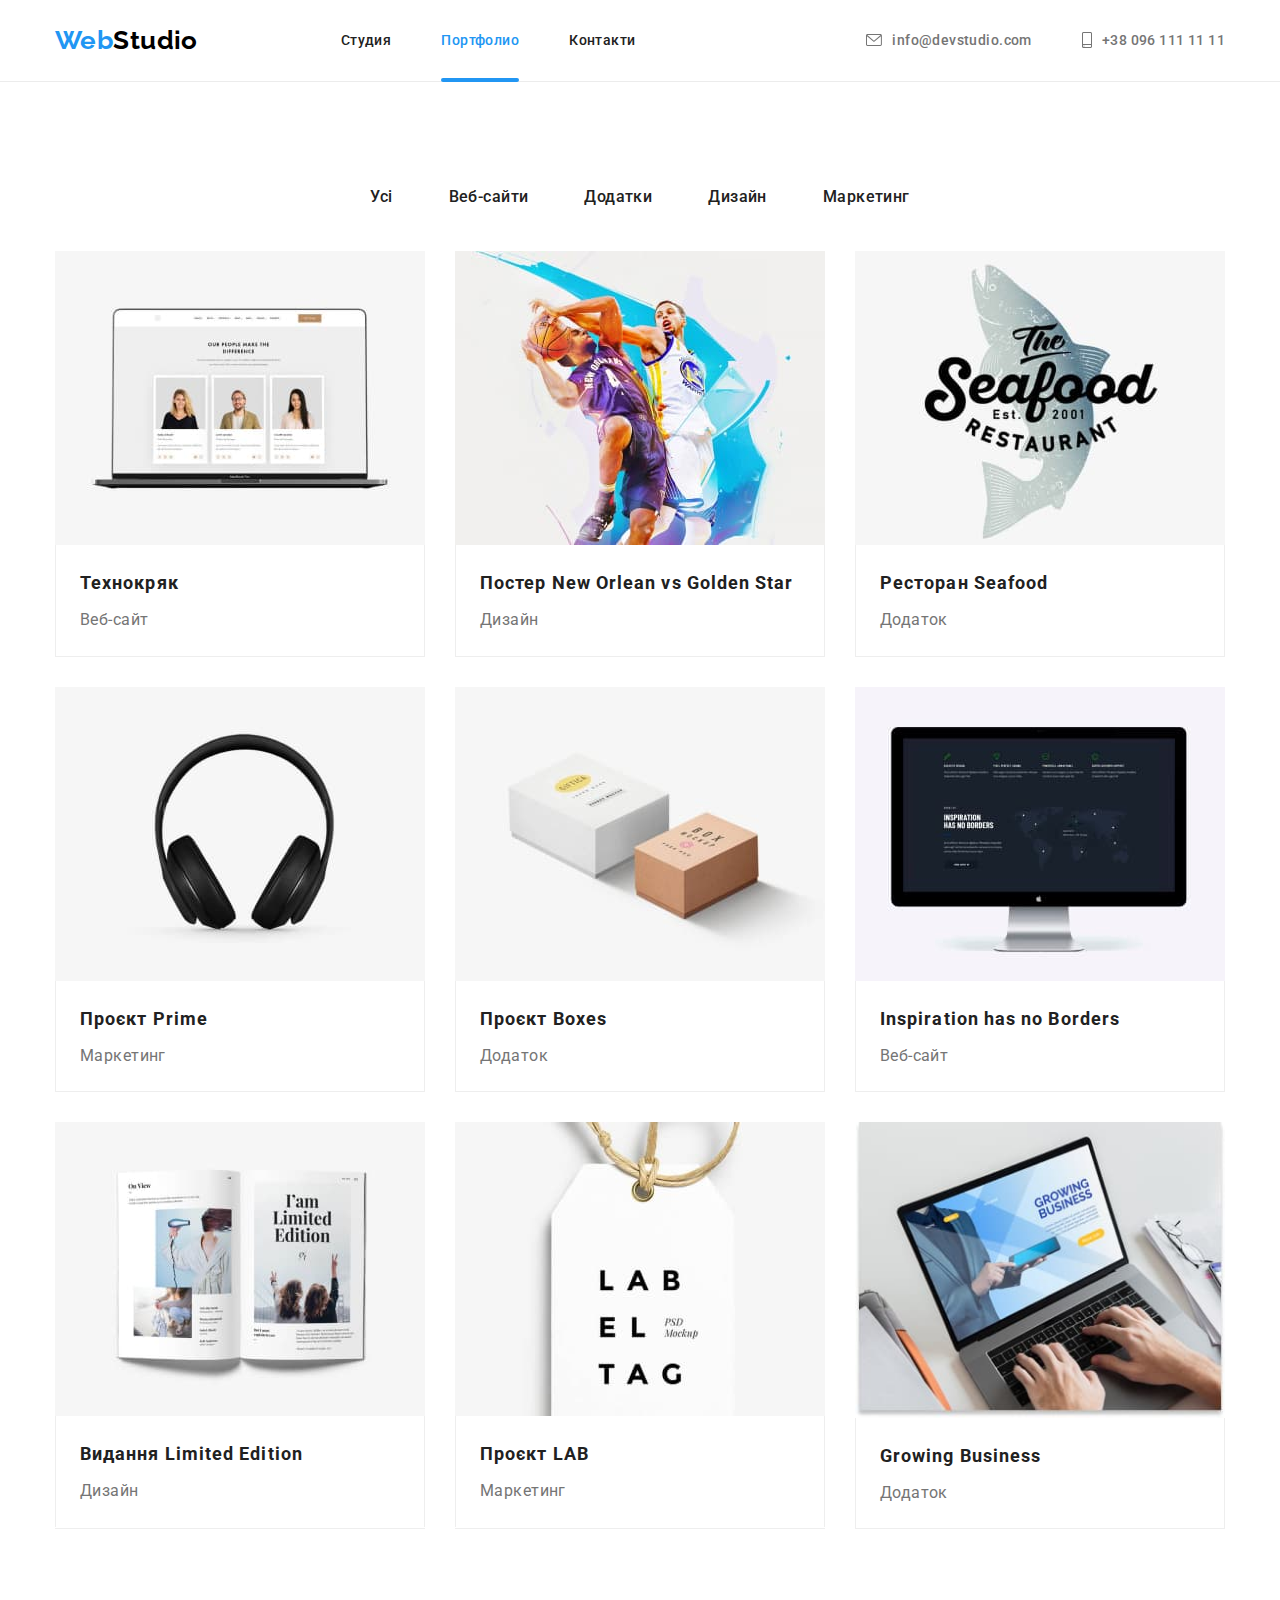
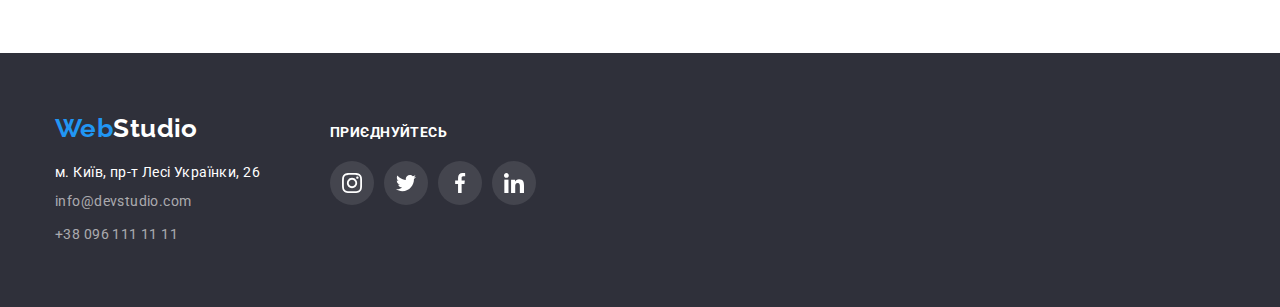
==== portfolio.html @ f0c9aa98 "hw6" ====
<!DOCTYPE html>
<html lang="uk">
<head>
    <meta charset="UTF-8">
    <meta http-equiv="X-UA-Compatible" content="IE=edge">
    <meta name="viewport" content="width=device-width, initial-scale=1.0">
    <title>Портфоліо </title>
    <link rel="stylesheet"
    href="https://cdnjs.cloudflare.com/ajax/libs/modern-normalize/1.0.0/modern-normalize.min.css"/>
    <link href="https://fonts.googleapis.com/css2?family=Raleway:wght@700&family=Roboto:wght@400;500;700;900&display=swap" rel="stylesheet">
    <link rel="stylesheet" href="./css/styles.css">
</head>
<body>
  <header>
    <div class="container wrapper">
         
        <nav class="menu">
            <a href="./index.html" class="logo link" lang="en"><span class="logo-blue link-logo">Web</span><span
                class="logo-black">Studio</span></a>
<!-- Навігація  -->                
           <ul class=" list list-flex">
        <li>
          <li><a href="./index.html" class="link menu-nav link-nav">Студия</a></li>
          <li><a href="./portfolio.html" class="link-current current link link-nav">Портфолио</a></li>
        <li><a href="./" class="menu-nav link link-nav">Контакти</a></li>
    </ul>
 </nav>
 <!-- Контакти  --></ul>
                </nav>
                <ul class="list  list-flex">
                    <li>
                        <a href="mailto:info@devstudio.com" class="menu-contact link link-nav">
                            <svg class="menu-icons" width="16" height="12">
                      <use href="./images/icons.svg.svg#icon-envelope"></use>
                    </svg>info@devstudio.com</a>
                    </li>
                    <li>
                     <a href="tel:+380961111111" class="menu-contact link link-nav">
                    <svg class="menu-icons" width="10" height="16">
                      <use href="./images/icons.svg.svg#icon-smartphone"></use>
                    </svg> +38 096 111 11 11</a>
                    </li>
                    </ul>
</div>  
</header>
    <main>
<!-- Продукти -->
      <section  class="navigation-projects">
        <div class="container">
            <h1 class="section-title visually-hidden" > Проєкти </h1>
     <ul class="list  projects-filter">
        <li class="projects-list">
            <button type="button" class="buttons current hero-button">Усі</button>
        </li>
        <li class="projects-list">
            <button type="button" class="buttons  hero-button"> Веб-сайти </button>
        </li>
        <li class="projects-list">
            <button type="button" class="buttons  hero-button"> Додатки</button>
        </li>
        <li class="projects-list"> 
            <button type="button" class="buttons hero-button"> Дизайн </button>
        </li>
        <li class="projects-list">
            <button type="button" class="buttons  hero-button">Маркетинг</button>
        </li>
       </ul>
<!-- Наші роботи -->
       <ul class="list portfolio-items ">
        <li  class="portfolio-element ">
            <a href="#" class="link  "  >
                <div class="cards-position">
                <img src="./images/photo_1.jpg" alt="зображення веб сайту " width="370" height="294">
                <div class="overlay">
                  <p>Ресурс пропонує комплексні пропозиції з різним рівнем функціоналу та сервісів.
                  Все це дозволить відвідувачу отримати вичерпні відомості про компанію чи приватну особу.
                </p>
                </div>
                </div>
                 <div class="portfolio-cards">
                <h2 class="section-title  portfolio-title">Технокряк</h2>
                <p class="portfolio-text">Веб-сайт</p>
            </div>
            </a>
        </li>
        <li class="portfolio-element">
            <a href="#" class="link ">
              <div class="cards-position"> 
            <img src="./images/photo_2.jpg" alt="змагання" width="370" height="294" >
            <div class="overlay">
              <p>Ресурс пропонує комплексні пропозиції з різним рівнем функціоналу та сервісів.
              Все це дозволить відвідувачу отримати вичерпні відомості про компанію чи приватну особу.
            </p>
            </div>
            </div>
             <div class="portfolio-cards">
            <h2 class="section-title portfolio-title">Постер New Orlean vs Golden Star</h2>
            <p class="portfolio-text"> Дизайн</p>
        </div>
        </a>
        </li>
        <li class="portfolio-element">
            <a href="#" class="link  ">
              <div class="cards-position"> 
            <img src="./images/photo_3.jpg" alt="логотип ресторану" width="370" height="294" >
            <div class="overlay">
              <p>Ресурс пропонує комплексні пропозиції з різним рівнем функціоналу та сервісів.
              Все це дозволить відвідувачу отримати вичерпні відомості про компанію чи приватну особу.
            </p>
            </div>
            </div>
             <div class="portfolio-cards">
            <h2 class="section-title portfolio-title"> Ресторан Seafood</h2>
            <p class="portfolio-text">Додаток</p>
        </div>
        </a>
        </li>

            <li class="portfolio-element">
                <a href="#" class="link link-hocus ">
                  <div class="cards-position"> 

                <img src="./images/photo_4.jpg" alt="навушники" width="370" height="294" >
                <div class="overlay">
                  <p>Ресурс пропонує комплексні пропозиції з різним рівнем функціоналу та сервісів.
                  Все це дозволить відвідувачу отримати вичерпні відомості про компанію чи приватну особу.
                </p>
                </div>
                </div>
                 <div class="portfolio-cards">
                <h2 class="section-title portfolio-title"> Проєкт Prime </h2>
                <p class="portfolio-text">Маркетинг</p>
            </div>
            </a>
            </li>
            <li class="portfolio-element">
                <a href="#" class="link   "> 
                  <div class="cards-position"> 
                <img src="./images/photo_5.jpg" alt="дві коробки" width="370" height="294" >
                <div class="overlay">
                  <p>Ресурс пропонує комплексні пропозиції з різним рівнем функціоналу та сервісів.
                  Все це дозволить відвідувачу отримати вичерпні відомості про компанію чи приватну особу.
                </p>
                </div>
                </div>
                 <div class="portfolio-cards">
                    <h2 class="section-title portfolio-title">Проєкт Boxes</h2>
                    <p class="portfolio-text">Додаток</p>
        </div>
            </a>
            </li>

            <li class="portfolio-element">
                <a href="#" class="link ">
                  <div class="cards-position"> 
                <img src="./images/photo_6.jpg" alt="монітор" width="370" height="294" >
                <div class="overlay">
                  <p>Ресурс пропонує комплексні пропозиції з різним рівнем функціоналу та сервісів.
                  Все це дозволить відвідувачу отримати вичерпні відомості про компанію чи приватну особу.
                </p>
                </div>
                </div>
                 <div class="portfolio-cards">
                  <h2 class="section-title portfolio-title">Inspiration has no Borders</h2>
            <p class="portfolio-text">Веб-сайт</p>
        </div>
            </a>
            </li>

            <li class="portfolio-element">
                <a href="#" class="link  ">
                  <div class="cards-position"> 
                <img src="./images/photo_7.jpg" width="370" height="294" alt="журнал">
                <div class="overlay">
                  <p>Ресурс пропонує комплексні пропозиції з різним рівнем функціоналу та сервісів.
                  Все це дозволить відвідувачу отримати вичерпні відомості про компанію чи приватну особу.
                </p>
                </div>
                </div>
                 <div class="portfolio-cards">
                <h2 class="section-title portfolio-title">Видання Limited Edition</h2>
            <p class="portfolio-text">Дизайн</p>
        </div>
            </a>
            </li>
            <li class="portfolio-element">
                <a href="#" class="link ">
                  <div class="cards-position"> 
                <img src="./images/photo_8.jpg" width="370" height="294" alt="металічна підвіска ">
                <div class="overlay">
                  <p>Ресурс пропонує комплексні пропозиції з різним рівнем функціоналу та сервісів.
                  Все це дозволить відвідувачу отримати вичерпні відомості про компанію чи приватну особу.
                </p>
                </div>
                </div>
                 <div class="portfolio-cards">
                <h2 class="section-title portfolio-title">Проєкт LAB</h2>
                <p class="portfolio-text">Маркетинг</p>
            </div>
            </a>
            </li>
            
            <li class="portfolio-element">
                <a href="#" class="link ">
                  <div class="cards-position"> 
                <img src="./images/photo_9.jpg" width="370" alt="ноут бук">
                <div class="overlay">
                  <p>Ресурс пропонує комплексні пропозиції з різним рівнем функціоналу та сервісів.
                  Все це дозволить відвідувачу отримати вичерпні відомості про компанію чи приватну особу.
                </p>
                </div>
                </div>
                 <div class="portfolio-cards">
                <h2 class="section-title portfolio-title">Growing Business</h2>
            <p class="portfolio-text">Додаток</p>
        </div>
     </a>
        </li>
    </ul>
</div>
</section>
</main>
<!--Футер -->
<footer class="footer">
    <div class="container">
      <div class="footer-container">
        <div class="footer-wrapper">
            <a href="./index.html" class="logo link logo-white" lang="en"><span class="logo-blue">Web</span><span
                class="footer-studio">Studio</span></a>
            <address>
              <ul class="contacts list">
               <li class="logo-white">
                 <a href="https://www.google.com/maps/d/viewer?mid=10uSM3H-mIU3GznYo2szRIEphczw&h" target="_blank" rel="noreferrer noopener"
                    class="link footer-list "><span class="footer-address">
                         м. Київ, пр-т Лесі Українки, 26 </span></a>
                </li>
                <li>
                  <a href="mailto:info@devstudio.com" class="link footer-contacts footer-list" >info@devstudio.com</a>
                </li>
                <li>
                  <a href="tel:+380961111111" class="link footer-contacts">+38 096 111 11 11</a>
                </li>
              </ul>
             </address>
            </div>
            <div class="footer-social">
              <p class="footer-title">Приєднуйтесь</p>
              <ul class="social-list list">
                <li class="social-item">
                  <a href="#" class="social-link social-list-item ">
                    <svg class="social-icon">
                      <use href="./images/icons.svg.svg#icon-instagram-2"></use>
                    </svg>
                  </a>
                </li>
                <li class="social-item" >
                   <a href="#" class="social-link social-list-item ">
                  <svg class="social-icon">
                    <use href="./images/icons.svg.svg#icon-twitter-1"></use>
                  </svg>
                </a>

                </li>
                <li class="social-item">
                  <a href="#" class="social-link social-list-item ">
                    <svg class="social-icon">
                      <use href="./images/icons.svg.svg#icon-facebook-1"></use>
                    </svg>
                  </a>
                </li>
                <li class="social-item">
                  <a href="#" class="social-link social-list-item ">
                    <svg class="social-icon">
                      <use href="./images/icons.svg.svg#icon-linkedin-1"></use>
                    </svg>
                  </a>
                </li>
              </ul>
        </div>
     </div> 
</footer>
<script src="./js/modal.js"></script>
</body>
</html>
---- css/styles.css ----
/*
 wrapper, list, current, menu-nav, list-flex-  Навігація 
 link ,section-title,portfolio-title,  portfolio-text .portfolio-items . projects-filter .portfolio-element portfolio-cards- Наші роботи 
 link,footer,footer-wrapper,logo,logo-white,footer-address footer-list- - Футер
 menu, -Лого
 menu-nav, menu-contact, list-flex, link-nav- Контакти
 current,visually-hidden,title-size,section-works , list-works ,list-fotos - Чим займаємось 
 hero ,hero-container,hero-title, hero-button , section-features - Герой 
 list-title, list-text ,features-list -Особливості 
 title-size, team , team-name ,team-list, team-items ,cards ,team-foto - Наша команда 
 buttons buttons:focus,buttons:hover,navigation-projects- Продукти 
*/
:root {
  --primary-text-color: #212121;
  --nav-contact-color: #757575;
  --title-text-color: #000000;
  --accent-color: #2196F3;
  --title-color: #FFFFFF;
  --background-accent-color: #2f303a;
  --team-background-color: #f5f4fa;
  --footer-email-tel: rgba(255, 255, 255, 0.6);
  --footer-social-link: rgba(255, 255, 255, 0.1);
  --header-border: #ececec;
  --portfolio-border: #eeeeee;
  --team-social-icon: #afb1b8;
  --hero-btn: #188CE8;
  --cubic: cubic-bezier(0.4, 0, 0.2, 1);
  --hero-gradient: rgba(47, 48, 58, 0.4);
  --modal-shadow: 0px 1px 3px rgba(0, 0, 0, 0.12), 0px 1px 1px rgba(0, 0, 0, 0.14),
    0px 2px 1px rgba(0, 0, 0, 0.2);
}

/*----------BODY----------*/

body {
  font-family: "Roboto", sans-serif;
  font-weight: 400;
  font-size: 14px;
  line-height: 1.2;
  letter-spacing: 0.03em;
  background-color: var(--title-color);
  color: var(--nav-contact-color);
}


button {
  cursor: pointer;
}

address {
  font-style: normal;
}

header {
  border-bottom: 1px solid var(--header-border);
}

img {
  display: block;
}


h3,
p,
ul{
  margin: 0px;
  padding: 0px;
}
.visually-hidden {
  position: absolute;
  overflow: hidden;
  clip: rect(1px, 1px, 1px, 1px);
  padding: 0;
  border: 0;
  height: 1px;
  width: 1px;

}



.container {
  width: 1200px;
  padding-left: 15px;
  padding-right: 15px;
  text-align: center;
  margin-right: auto;
  margin-left: auto;
}

.wrapper {

  display: flex;

  justify-content: space-between;

  align-items: center;

  text-align: left;

}


.list {
  list-style: none;
  margin: 0;
  padding: 0;
}



.link {
  text-decoration: none;
  list-style: none;

}


.section-title {
  font-weight: 700;
  color: var(--primary-text-color)
}


/*----------HEADER----------*/
.menu {
  font-weight: 500;
  display: flex;
  align-items: center;
}

.current {
  color: var(--accent-color);
}

.menu-nav {
  color: var(--primary-text-color);
}

.menu-contact {
  color: var(--nav-contact-color);
  font-weight: 500;
}

.logo {
  font-family: "Raleway", san-serif;
  font-weight: 700;
  font-size: 26px;
  line-height: inherit;
  margin-right: 93px;
}

.logo-blue {
  color: var(--accent-color);
}

.logo-black {
  color: var(--title-text-color)
}




.current,
.menu-nav:hover,
.menu-nav:focus,
.menu-contact:hover,
.menu-contact:focus,
.footer-contacts:hover,
.footer-contacts:focus {
  color: var(--accent-color);
}

.list-flex {
  display: flex;
}

.list-flex>li:not(:last-child) {
  margin-right: 50px;
}

.link-nav {
  display: flex;
  align-items: center;
  padding-top: 32px;
  padding-bottom: 32px;

}
.current,
.menu-nav {
  position: relative;
}


.link-current::before {
  position: absolute;
  content: "";
  bottom: -1px;
  left: 0;
  display: block;
  width: 100%;
  height: 4px;
  border-radius: 2px;
  background-color: var(--accent-color);
  transition: opacity 250ms var(--cubic), background-color 250ms var(--cubic);
  
}
.item .link-nav {
  position: relative;
}

.link-nav::after {
  position: absolute;
  content: "";
  bottom: -1px;
  left: 0;
  
  display: block;
  width: 100%;
  height: 4px;
  border-radius: 2px;
  background-color: var(--accent-color);
  opacity: 0;
  transition: opacity 250ms cubic-bezier(0.4, 0, 0.2, 1),background-color 250ms cubic-bezier(0.4, 0, 0.2, 1);
}


.link-nav:hover::after,
.link-nav:focus::after {
  transform: scale(1);
  opacity: 1;
  /* transition: transform 250ms cubic-bezier(0.4, 0, 0.2, 1); */
}
.link-logo{
padding: 24px 0px;
}



.menu-icons {
 
  fill: currentColor;
  color: inherit;
  margin-right: 10px;

}

/*----------Герой----------*/



 




.hero {
  text-align: center;
  padding-top: 200px;
  padding-bottom: 200px;
  margin-left: auto;
  margin-right: auto;
  height: 600px;
  max-width: 1600px;
  background-image: linear-gradient(to right, rgba(47, 48, 58, 0.4), rgba(47, 48, 58, 0.4)), url(../images/hero.jpg);
  background-repeat: no-repeat;
  background-position: center;
  background-size: cover;
  outline: 1px solid var(--title-text-color);
  background-color: var(--background-accent-color);}




.hero-container {
  max-width: 696px;
  margin-left: auto;
  margin-right: auto;
}

.hero-title,
.hero-button {
  letter-spacing: 0.06em;
  color: var(--title-color);


}


.hero-title {
  font-weight: 900;
  font-size: 44px;
  line-height: 1.4;
  text-transform: uppercase;

  margin-top: 0;
  margin-bottom: 30px;
  padding: 0;


}


.hero-button {
  font-family: inherit;
  font-weight: 700;
  font-size: 16px;
  line-height: 1.9;
  background-color: var(--accent-color);
  color: var(--title-color);
  border-radius: 4px;
  border-color: transparent;
  transition: background-color 250ms var(--cubic), color 250ms var(--cubic);
}

.hero-button:hover,
.hero-button:focus{
  background-color: var(--hero-btn)
}
.hero-btn {
  padding: 10px 32px;
  min-width: 200px;
}

/*----------Особливості----------*/

.list-title {
  text-transform: uppercase;
  margin-bottom: 10px;
}

.list-text {
  line-height: 1.7;
}

.section-features {
  padding-top: 94px;
  padding-bottom: 94px;
}

.features-list {
  display: flex;
  text-align: left;
}

.features-list>li {
  width: calc((100% - (3 * 30px)) / 4);
}

.features-list>li:not(:last-child) {
  margin-right: 30px;
}


.features-icon {
  display: flex;
  align-items: center;
  justify-content: center;

  width: 100%;
  height: 120px;
  background-color: var(--team-background-color);
  border-radius: 4px;
  margin-bottom: 30px;
}
/*----------.........................................Чим займаємося................................................................---------*/





.title-size {
  font-size: 36px;
 margin: 0px 0px 50px 0px;
}

.list-works {
  display: flex;
  margin-top: 50px;
}
.section-works {
  padding-bottom: 94px;
}

.list-works>li:not(:last-child) {
  margin-right: 30px;
}

.list-works {
  display: flex;
  margin-top: 50px;
}

.list-foto {
  display: block;
}

.list-img-wrapper{
  position: relative;
}
.list-txt-wrapper {
  position: absolute;
  bottom: 0;
  left: 0;
  display: flex;
  justify-content: center;
  align-items: center;
  width: 100%;
  height: 70px;
  font-weight: 700;
  font-size: 14px;
  line-height: 1.143;
  letter-spacing: 0.03em;
  text-transform: uppercase;
  background-color: rgba(47, 48, 58, 0.8);
  color: var(--title-color);
}
/*----------Наша команда----------*/
.team {
  background-color: var(--team-background-color);
  padding-top: 94px;
  padding-bottom: 94px;
}

.team-name,
.professions {
  font-size: 16px;
}

.professions {
  margin-top: 0;
  margin-bottom: 0;
}

.team-name {
  font-weight: 500;
  color: var(--primary-text-color);
  margin-top: 0;
  margin-bottom: 10px;
}


.team-list {
  display: flex;
}

.cards {
  margin-top: 30px;
  margin-bottom: 30px;
}
.team-items {
  box-shadow: 0 1px 3px rgba(0, 0, 0, 0.12), 0 1px 1px rgba(0, 0, 0, 0.14), 0 2px 1px rgba(0, 0, 0, 0.2);
  border-radius: 0 0 4px 4px;
  background-color: var(--title-color);
}

.team-items:not(:last-child) {
  margin-right: 30px;
}



.team-foto {
  display: block;
}


.social-list {
  display: flex;
  justify-content: center;
 margin-top: 16px;
  
}

.social-list {
  color: var(--team-social-icon);
}

.social-item{
  width: 44px;
  height: 44px;
}

.social-link {
  background-color: var(--title-color);
  fill: currentColor;
  color: inherit;
}

.social-link {
  display: flex;
  align-items: center;
  justify-content: center;
  border-radius: 50%;
  width: 100%;
  height: 100%;
  fill: currentColor;
  color: inherit;
  transition: background-color 250ms var(--cubic);
}

.social-item:not(:last-child) {
  margin-right: 10px;
}

.social-icon {
  width: 20px;
  height: 20px;
  transition: fill var(--team-social-icon)}

.social-link:hover,
.social-link:focus,
.footer .social-link:hover,
.footer .social-link:focus {
  background-color: var(--accent-color);
  color: var(--title-color);
}

/*----------Our customers----------*/
.customers {
  padding-top: 94px;
  padding-bottom: 94px;
}

.customers-list {
  display: flex;
  color: var(--team-social-icon);
}

.customers-item {
  display: flex;
  justify-content: center;
  align-items: center;
  width: 170px;
  height: 90px;
}

.customers-item:not(:last-child) {
  margin-right: 30px;
}

.customers-link {
  display: flex;
  align-items: center;
  justify-content: center;

  color: inherit;
  width: 100%;
  height: 100%;
  border: 1px solid var(--team-social-icon);
  border-radius: 4px;
  transition: border var(--portfolio-border)
}

.client-icon {
  fill: currentColor;
  transition: fill var(--team-social-icon);
}

.customers-link:hover,
.customers-link:focus {
  color: var(--accent-color);
  border-color: var(--accent-color);
  outline: none;
}
/*----------Футер-------*/


.footer {
  background-color: var(--background-accent-color);
  padding-top: 60px;
  padding-bottom: 60px;

}

.footer-wrapper {
  text-align: left;
  margin-right: 70px;
}
.footer-container{
  display: flex;
  align-items: baseline;
}

.footer .logo {
  display: inline-block;
  
  margin-right: 0px;
  margin-bottom: 20px;
}


.logo-white {
  color: var(--title-color);
}

.footer-address {
  color: var(--title-color);
}

.footer-contacts {
  line-height: 1.7;
  color: var(--footer-email-tel);
}


.footer-list {
  display: inline-block;
  margin-bottom: 9px;
}

.footer-list:hover .footer-address,
.footer-list:focus .footer-address {
  color: var(--accent-color);
}
.footer-social {
  width: 206px;
}

.footer-title{
  margin-top: 0;
  margin-bottom: 20px;
  font-weight: 700;
  font-size: 14px;
  line-height: 1.14;
  letter-spacing: 0.03em;
  text-transform: uppercase;
  text-align: start;
  color: var(--title-color);
}

.social-list .social-list-item{
  color: var(--title-color);
  background-color: var(--footer-social-link);
  transition: background-color 250ms var(--cubic);
}
/*------------------------------------------------------Підписатися ---------------------------------------------------------------------*/
.subscribe-newsletter{  
  text-align: left;
  position:absolute;
  right: 0;
  top: 0;
}
.subscribe-text {
  margin-bottom: 20px;
  font-size: 14px;
  font-weight: 700;
  line-height: 1.14; 
  letter-spacing: 0.03em;
  text-transform: uppercase;
  color: var(--title-color);
}

.subscribe-input {
  width: 358px;
  padding: 15px 16px;
  border: 1px solid rgba(255, 255, 255, 0.3);
  box-sizing: border-box;
  filter: drop-shadow(0px 4px 4px rgba(0, 0, 0, 0.15));
  border-radius: 4px;
  background: var(--background-accent-color);
  margin-right: 12px;
  outline: none;
  color: var(--footer-email-tel);
}

.subscribe-input::placeholder {
  font-weight: 400;
  font-size: 16px;
  line-height: 1.25;
  letter-spacing: 0.03em;
  color: rgba(255, 255, 255, 0.6);
}

.subscribe-form {
  display: flex;
}

.subscribe-button {
  display: flex;
  align-items: center;
  justify-content: center;
  min-width: 200px;
  height: 50px;
  padding: 10px 28px 10px 29px;
  background: var(--accent-color);
  box-shadow: 0px 4px 4px rgba(0, 0, 0, 0.15);
  border-radius: 4px;
  border-style: none;
  cursor: pointer;
  outline: transparent;
  font-family: inherit;
  font-weight: 700;
  font-size: 16px;
  line-height: 1.87;
  letter-spacing: 0.06em;
  color: var(--title-color);
  transition: background 250ms var(--cubic);
  
}
.subscribe-button:hover,
.subscribe-button:focus{
  background: var(--hero-btn);
}
.subscribe-button::after {
  display: inline-block;
  content: "";
  margin-left: 10px;
  width: 24px;
  height: 24px;
  background-image: url(../images/send.svg);
  background-repeat: no-repeat;
  background-position: center;
  background-size: cover;
}
/* ---------- Closed modal window ---------- */

.backdrop {
  position: fixed;
  top: 0;
  right: 0;
  left: 0;
  bottom: 0;
  background-color: rgba(0, 0, 0, 0.2);
}

.modal-form {
  position: absolute;
  width: 528px;
  height: 581px;
  left: 50%;
  top: 50%;
  transform: translate(-50%, -50%);
  background-color: var(--title-color);
}

.is-hidden {
  opacity: 0;
  pointer-events: none;
  visibility: hidden;
}

.modal-close {
  display: flex;
  justify-content: center;
  align-items: center;
  width: 30px;
  height: 30px;
  margin-top: 8px;
  margin-left: auto;
  margin-right: 8px;
  border-radius: 50%;
  border: 1px solid rgba(0, 0, 0, 0.1);
  box-sizing: border-box;
  background: var(--title-color);
  transition: fill 250ms var(--cubic), border 250ms var(--cubic);
  
}
.modal-close:hover,
.modal-close:focus{
  border: 1px solid var(--accent-color);
  fill: var(--accent-color);
}
.modal-icon {
  font-size: 11px;
  height: 100%;
}
/*----------Page Portfolio.html ----------*/



.buttons {
  padding: 6px 22px;
  font-family: inherit;
  font-weight: 500;
  font-size: 16px;
  line-height: 1.6;
  letter-spacing: inherit;
  color: var(--primary-text-color);
  background-color: var(--team-background-color);
  transition:  color var(--accent-color) ; background-color: var(--cubic); box-shadow: var(--cubic);
  
  }


.buttons:focus,
.buttons:hover {
  color: var(--title-color);
  background-color: var(--accent-color);
  
}

.buttons:focus,
.buttons:hover {
  box-shadow: 0px 4px 4px 0px rgba(0, 0, 0, 0.1);
}


.portfolio-title {
  font-size: 18px;
  line-height: 2;
  letter-spacing: 0.06em;
  margin-bottom: 4px;

  margin-top: 0;
}

.portfolio-text {
  font-size: 16px;
  line-height: 1.9;
  color: var(--nav-contact-color);
  margin-top: 0;
  margin-bottom: 0;
}



.navigation-projects {
  padding-top: 94px;
  padding-bottom: 94px;

}


.projects-filter {
display: flex;
justify-content: center;
 margin-bottom: 34px;

}

.projects-list:not(:last-child) {
  margin-right: 8px;
  

}

.projects-list:hover,
.projects-list:focus {
  box-shadow: 0px 1px 1px rgba(0, 0, 0, 0.12), 0px 4px 4px rgba(0, 0, 0, 0.06),
    1px 4px 6px rgba(0, 0, 0, 0.16);
}

.portfolio-items {
  display: flex;
  flex-wrap: wrap;
}
/*  width: calc((100% - (2 * 30px)) / 3);
  100% ширини  батька відняти дві відстані між елементами по 30px і розділити на 3 колонки 

  */

  /* кожному третьому правий марджин 0 */


.portfolio-element {
margin-right: 30px;
margin-bottom: 30px;
width: calc((100% - (2 * 30px)) / 3);
border-bottom: 1px solid var(--portfolio-border);
position: relative;
transition: box-shadow var(--cubic);
}

.portfolio-element > .link:hover,
.portfolio-element > .link:focus {
  box-shadow: 0px 1px 1px rgba(0, 0, 0, 0.12), 0px 4px 4px rgba(0, 0, 0, 0.06),
    1px 4px 6px rgba(0, 0, 0, 0.16);
}
.portfolio-element > .link,
.portfolio-element img {
  display: block;
}
.portfolio-element:nth-child(3n) {
  margin-right: 0;
}


.portfolio-cards {
  text-align: left;
  padding: 20px 24px;
 border-left: 1px solid var(--portfolio-border);
 border-right: 1px solid var(--portfolio-border);
}

.cards-position {
  position: relative;
  overflow: hidden;
}

.overlay {
  content: "";
  position: absolute;
  bottom: 0;
  left: 0;
  width: 100%;
  height: 100%;
  margin: 0;
  background: rgba(33, 150, 243, 0.9);
  padding: 50px 24px;
  transform: translateY(101%);
  transition: transform var(--cubic), background var(--cubic);
  -webkit-transform: translateY(101%);
  -moz-transform: translateY(101%);
  -ms-transform: translateY(101%);
  -o-transform: translateY(101%);
}
.overlay > p {
  font-weight: 400;
  font-size: 18px;
  line-height: 1.56;
  color: var(--title-color);
  text-align: left;
  transition: var(--cubic);
}

.portfolio-element:hover .overlay,
.portfolio-element:focus-within .overlay {
  transform: translateY(0);
}
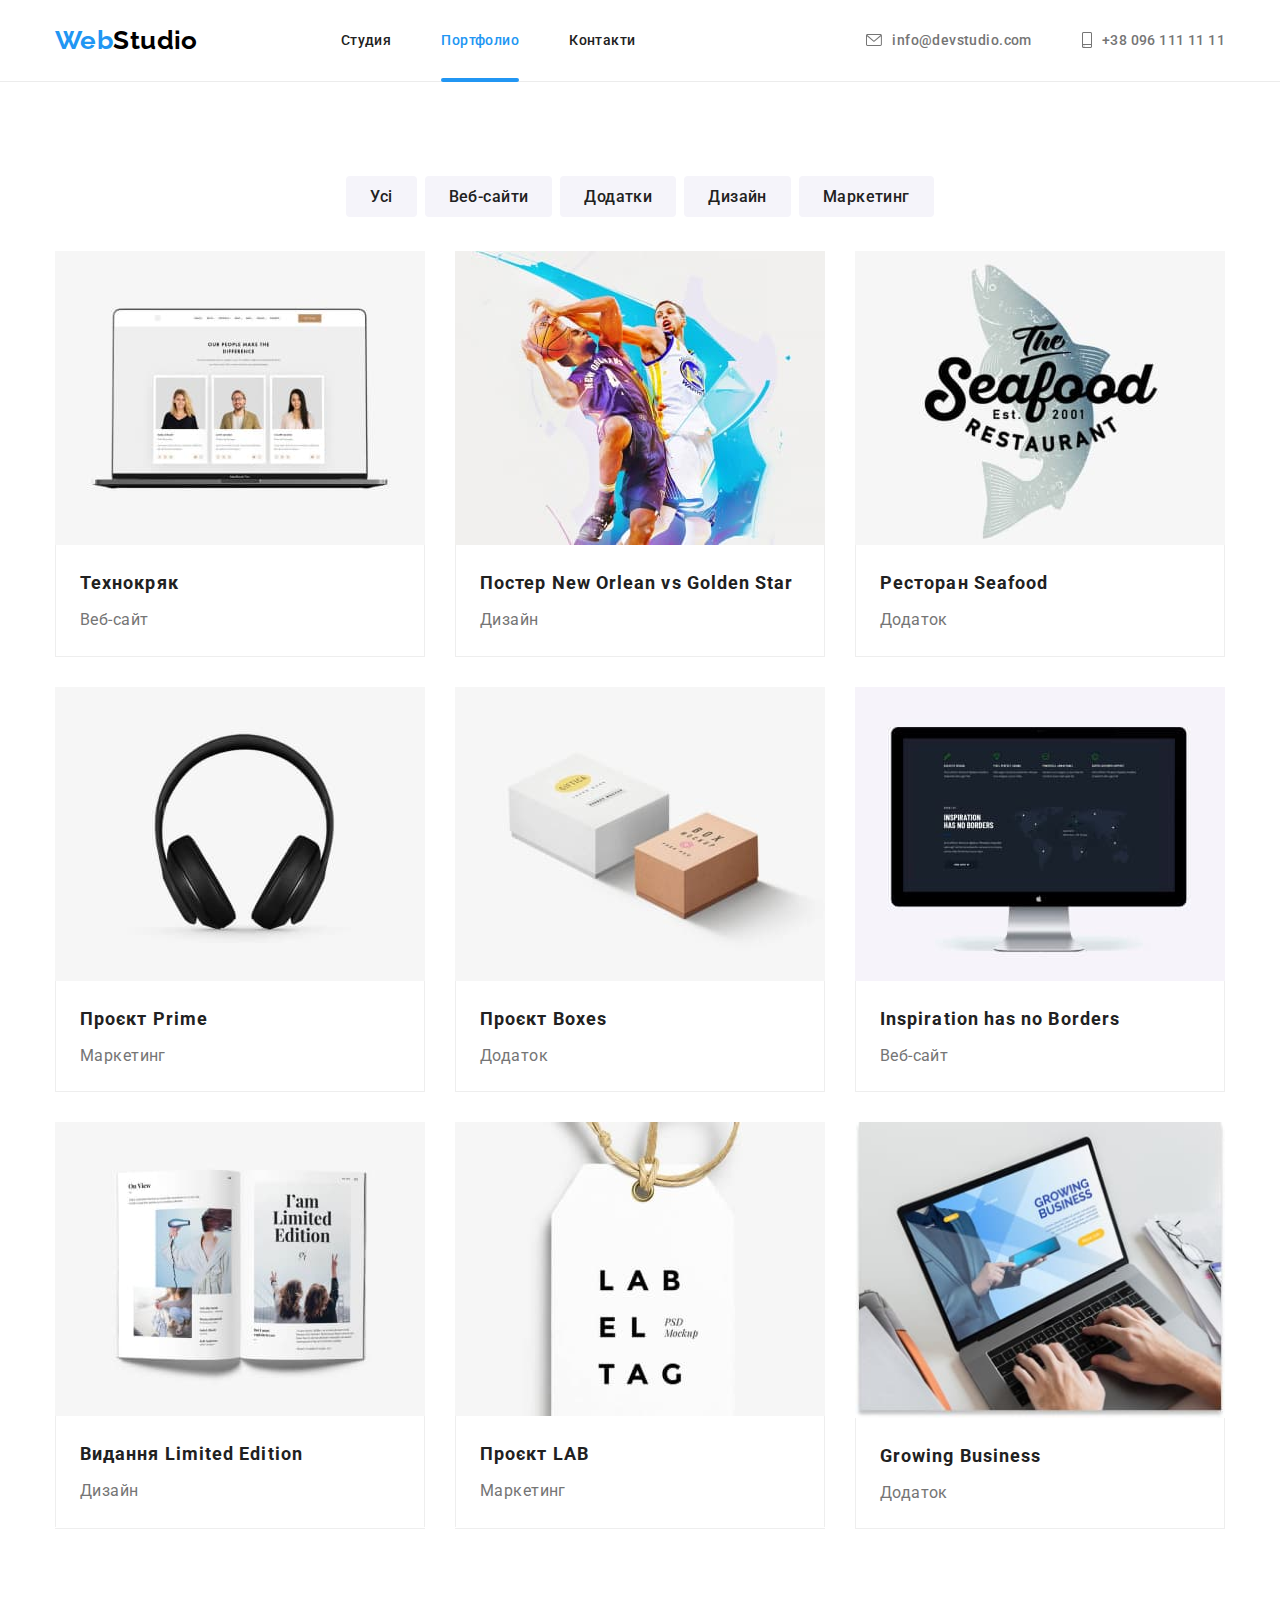
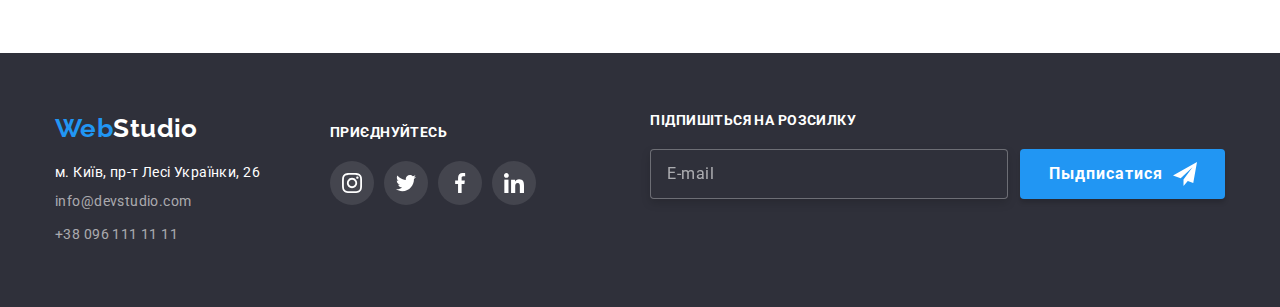
==== commit 123e7a02: "hw6" ====
--- a/portfolio.html
+++ b/portfolio.html
@@ -68,7 +68,7 @@
 <!-- Наші роботи -->
        <ul class="list portfolio-items ">
         <li  class="portfolio-element ">
-            <a href="#" class="link  "  >
+            <a href="#" class="link portfolio-overlay "  >
                 <div class="cards-position">
                 <img src="./images/photo_1.jpg" alt="зображення веб сайту " width="370" height="294">
                 <div class="overlay">
@@ -84,7 +84,7 @@
             </a>
         </li>
         <li class="portfolio-element">
-            <a href="#" class="link ">
+            <a href="#" class="link portfolio-overlay">
               <div class="cards-position"> 
             <img src="./images/photo_2.jpg" alt="змагання" width="370" height="294" >
             <div class="overlay">
@@ -100,7 +100,7 @@
         </a>
         </li>
         <li class="portfolio-element">
-            <a href="#" class="link  ">
+            <a href="#" class="link portfolio-overlay ">
               <div class="cards-position"> 
             <img src="./images/photo_3.jpg" alt="логотип ресторану" width="370" height="294" >
             <div class="overlay">
@@ -117,7 +117,7 @@
         </li>
 
             <li class="portfolio-element">
-                <a href="#" class="link link-hocus ">
+                <a href="#" class="link portfolio-overlay">
                   <div class="cards-position"> 
 
                 <img src="./images/photo_4.jpg" alt="навушники" width="370" height="294" >
@@ -134,7 +134,7 @@
             </a>
             </li>
             <li class="portfolio-element">
-                <a href="#" class="link   "> 
+                <a href="#" class="link portfolio-overlay  "> 
                   <div class="cards-position"> 
                 <img src="./images/photo_5.jpg" alt="дві коробки" width="370" height="294" >
                 <div class="overlay">
@@ -151,7 +151,7 @@
             </li>
 
             <li class="portfolio-element">
-                <a href="#" class="link ">
+                <a href="#" class="link portfolio-overlay">
                   <div class="cards-position"> 
                 <img src="./images/photo_6.jpg" alt="монітор" width="370" height="294" >
                 <div class="overlay">
@@ -168,7 +168,7 @@
             </li>
 
             <li class="portfolio-element">
-                <a href="#" class="link  ">
+                <a href="#" class="link  portfolio-overlay">
                   <div class="cards-position"> 
                 <img src="./images/photo_7.jpg" width="370" height="294" alt="журнал">
                 <div class="overlay">
@@ -184,7 +184,7 @@
             </a>
             </li>
             <li class="portfolio-element">
-                <a href="#" class="link ">
+                <a href="#" class="link portfolio-overlay">
                   <div class="cards-position"> 
                 <img src="./images/photo_8.jpg" width="370" height="294" alt="металічна підвіска ">
                 <div class="overlay">
@@ -201,7 +201,7 @@
             </li>
             
             <li class="portfolio-element">
-                <a href="#" class="link ">
+                <a href="#" class="link portfolio-overlay">
                   <div class="cards-position"> 
                 <img src="./images/photo_9.jpg" width="370" alt="ноут бук">
                 <div class="overlay">
@@ -277,6 +277,13 @@
                 </li>
               </ul>
         </div>
+        <div class="subskribe-newsletter">
+          <p class=" subscribe-text">Підпишіться на розсилку</p>
+          <form autocomplete="off " class="subscribe-form">
+          <input class="subscribe-input" type="email" name="mail" placeholder="E-mail "required >
+          <button class="subscribe-button" type="submit"> Пыдписатися </button>
+        </form>
+        </div>
      </div> 
 </footer>
 <script src="./js/modal.js"></script>
--- a/css/styles.css
+++ b/css/styles.css
@@ -112,6 +112,7 @@
 .link {
   text-decoration: none;
   list-style: none;
+  transition: color 250ms var(--cubic);
 
 }
 
@@ -310,7 +311,7 @@
   color: var(--title-color);
   border-radius: 4px;
   border-color: transparent;
-  transition: background-color 250ms var(--cubic), color 250ms var(--cubic);
+  
 }
 
 .hero-button:hover,
@@ -506,7 +507,8 @@
 .social-icon {
   width: 20px;
   height: 20px;
-  transition: fill var(--team-social-icon)}
+  transition: fill var(--team-social-icon)} 
+
 
 .social-link:hover,
 .social-link:focus,
@@ -576,10 +578,12 @@
 .footer-wrapper {
   text-align: left;
   margin-right: 70px;
+  
 }
 .footer-container{
   display: flex;
   align-items: baseline;
+  position: relative;
 }
 
 .footer .logo {
@@ -607,11 +611,7 @@
 .footer-list {
   display: inline-block;
   margin-bottom: 9px;
-}
-
-.footer-list:hover .footer-address,
-.footer-list:focus .footer-address {
-  color: var(--accent-color);
+  transition: color 250ms var(--cubic); 
 }
 .footer-social {
   width: 206px;
@@ -634,18 +634,25 @@
   background-color: var(--footer-social-link);
   transition: background-color 250ms var(--cubic);
 }
-/*------------------------------------------------------Підписатися ---------------------------------------------------------------------*/
-.subscribe-newsletter{  
+.subskribe-newsletter{
+text-align: left;
+position: absolute;
+right: 0;
+top: 0;
+}
+ 
+.subscribe-newsletter {
   text-align: left;
-  position:absolute;
+  position: absolute;
   right: 0;
   top: 0;
 }
+
 .subscribe-text {
   margin-bottom: 20px;
   font-size: 14px;
   font-weight: 700;
-  line-height: 1.14; 
+  line-height: 1.14;
   letter-spacing: 0.03em;
   text-transform: uppercase;
   color: var(--title-color);
@@ -696,12 +703,14 @@
   letter-spacing: 0.06em;
   color: var(--title-color);
   transition: background 250ms var(--cubic);
-  
-}
+
+}
+
 .subscribe-button:hover,
-.subscribe-button:focus{
+.subscribe-button:focus {
   background: var(--hero-btn);
 }
+
 .subscribe-button::after {
   display: inline-block;
   content: "";
@@ -713,57 +722,244 @@
   background-position: center;
   background-size: cover;
 }
+
 /* ---------- Closed modal window ---------- */
 
 .backdrop {
   position: fixed;
   top: 0;
-  right: 0;
   left: 0;
-  bottom: 0;
+  width: 100%;
+  height: 100%;
   background-color: rgba(0, 0, 0, 0.2);
-}
-
-.modal-form {
-  position: absolute;
-  width: 528px;
-  height: 581px;
-  left: 50%;
-  top: 50%;
-  transform: translate(-50%, -50%);
-  background-color: var(--title-color);
-}
-
+
+  transition-property: opacity;
+  text-decoration: 250ms;
+  transition-timing-function: var(--cubic);
+}
+.backdrop.is-hidden{
+  opacity: 0;
+  pointer-events: none;
+}
+.modal {
+ padding: 40px;
+ position: absolute;
+ left: 50%;
+ top: 50%;
+ transform: translate(-50%,-50%);
+  
+
+  min-width: 528px;
+  min-height: 581px;
+   background-color: var(--title-color);
+   box-shadow: 0px 1px 3px rgba(0, 0, 0, 0.12), 0px 1px 1px rgba(0, 0, 0, 0.14),
+   0px 2px 1px rgba(0, 0, 0, 0.2);
+ border-radius: 4px; ;
+}
+/* 
 .is-hidden {
   opacity: 0;
   pointer-events: none;
   visibility: hidden;
-}
-
-.modal-close {
-  display: flex;
+} */
+
+.close-button {
+  position: absolute;
+  top: 8px;
+  right: 8px;
+  display: flex;
+  align-items: center;
   justify-content: center;
-  align-items: center;
   width: 30px;
   height: 30px;
-  margin-top: 8px;
-  margin-left: auto;
-  margin-right: 8px;
+  padding: 0;
+  background: var(--title-color);
   border-radius: 50%;
   border: 1px solid rgba(0, 0, 0, 0.1);
+  cursor: pointer;
+  color: var(--title-text-color);
+  /* transition: fill 250ms var(--cubic), border 250ms var(--cubic); */
+  
+}
+.close-sign {
+  fill: currentColor;
+  transition-duration: 250ms;
+  transition-timing-function: var(--cubic);
+}
+
+.close-button:focus{
+  outline: none;
+}
+
+.close-button:hover .close-sign,
+.close-button:focus .close-sign{
+  color: var(--accent-color);
+}
+textarea{
+  resize: none;
+}
+ 
+.form-name{
+  font-size: 20px;
+  font-weight: 700;
+  line-height: 1.15;
+  text-align: center;
+  color: var(--primary-text-color);
+  margin-top: 0x;
+  margin-top: 12px;
+
+}
+.form-element{ 
+   display: block;
+  margin-bottom: 4px;
+  font-weight: 400;
+  font-size: 12px;
+  line-height: 1.17;
+  letter-spacing: 0.01em;
+  color: var(--nav-contact-color);
+}
+
+.field{
+  margin-bottom: 10px;
+}
+.field-holder{
+  position: relative;
+  cursor: pointer;
+}
+.form-comment {
+  margin-bottom: 20px;
+}
+.checkbox
+ {
+  margin-bottom: 30px;
+}
+.input {
+  height: 40px;
+  width: 100%;
+  border-radius: 4px;
+  border: 1px solid rgba(33, 33, 33, 0.2);
   box-sizing: border-box;
-  background: var(--title-color);
-  transition: fill 250ms var(--cubic), border 250ms var(--cubic);
+  cursor: pointer;
+  transition-duration: 250ms;
+  transition-timing-function: var(--cubic);
+}
+
+.field .input {
+  padding-left: 42px;
+}
+.form-comment .input {
+  height: 120px;
+  padding: 12px 16px;
+}
+
+.form-comment .input::placeholder{
+  font-weight: 400;
+font-size: 14;
+line-height: 1.14;
+letter-spacing: 0.01;
+color: rgba(117, 117, 117, 0.5);;  
+}
+.form-icon {
+  position: absolute;
+  left: 12px;
+  bottom: 11px;
+  fill: var(--primary-text-color);
+  transition-duration: 250ms;
+  transition-timing-function: var(--cubic);
+}
+
+input:focus, .input:hover{
+  outline: none;
+  border-color: var(--accent-color) ;
+  fill: var(--accent-color) ;
+
   
 }
-.modal-close:hover,
-.modal-close:focus{
-  border: 1px solid var(--accent-color);
+.field:focus-within .form-icon {
   fill: var(--accent-color);
 }
-.modal-icon {
-  font-size: 11px;
-  height: 100%;
+.field:hover .form-icon {
+  fill: var(--accent-color);
+}
+/*-------------------------------------------------------------- чекбокс---------------------------------------------------------------------------------------------------------- */
+
+.checkbox {
+  display: flex;
+  align-items: center;
+  justify-content: center;
+}
+
+.old-checkbox + .label {
+display: flex;
+align-items: center;
+justify-content: center;
+}
+
+.old-checkbox + .label::before {
+  content: " ";
+  display: inline-block;
+  width: 16px;
+  height: 15px;
+  cursor: pointer;
+  border: 2px solid var(--title-text-color);
+  border-radius: 2px;
+  margin-right: 7px;
+  transition-duration: 250ms;
+  transition-timing-function: var(--cubic);
+}
+
+.old-checkbox:checked + .label::before {
+  background-color: var(--accent-color);
+  border-color: var(--accent-color);
+  background-image: url(../images/checked.svg);
+  background-size: contain;
+  background-origin: border-box;
+}
+.old-checkbox:hover + .label::before,
+.old-checkbox:focus + .label::before {
+  border-color: var(--accent-color);
+}
+
+.checkbox-text {
+  display: inline-block;
+  font-weight: 400;
+  font-size: 14px;
+  line-height: 1.71;
+  color: var(--nav-contact-color);
+}
+
+.checkbox-accent {
+  text-decoration-line: underline;
+  text-decoration-skip-ink: none;
+  color: var(--accent-color);
+}
+/* ------------------------------------------------------------------------------------кнопка відправити --------------------------------------------------------------------- */
+
+.submit-button {
+  display: block;
+  margin: 0 auto;
+  padding: 10px 55px 10px 56px;
+  min-width: 200px;
+  border-radius: 4px;
+  border-style: none;
+  background: var(--accent-color);
+  box-shadow: 0px 4px 4px rgba(0, 0, 0, 0.15);
+  font-family: inherit;
+  font-weight: 700;
+  font-size: 16px;
+  line-height: 1.88;
+  letter-spacing: 0.06em;
+  color: var(--title-color);
+  cursor: pointer;
+  outline: transparent;
+  
+  transition-duration: 250ms;
+  transition-timing-function: var(--cubic);
+}
+.submit-button:hover,
+.submit-button:focus{
+  background: var(--hero-btn);
+  transition: 250ms var(--cubic);
 }
 /*----------Page Portfolio.html ----------*/
 
@@ -778,8 +974,9 @@
   letter-spacing: inherit;
   color: var(--primary-text-color);
   background-color: var(--team-background-color);
-  transition:  color var(--accent-color) ; background-color: var(--cubic); box-shadow: var(--cubic);
-  
+  transition:  color 250ms var(--cubic),
+  box-shadow 250ms var(--cubic),
+  background-color 250ms var(--cubic);
   }
 
 
@@ -787,12 +984,14 @@
 .buttons:hover {
   color: var(--title-color);
   background-color: var(--accent-color);
+  transition: 250ms var(--cubic);
   
 }
 
 .buttons:focus,
 .buttons:hover {
   box-shadow: 0px 4px 4px 0px rgba(0, 0, 0, 0.1);
+  transition: 250ms var(--cubic);
 }
 
 
@@ -839,6 +1038,7 @@
 .projects-list:focus {
   box-shadow: 0px 1px 1px rgba(0, 0, 0, 0.12), 0px 4px 4px rgba(0, 0, 0, 0.06),
     1px 4px 6px rgba(0, 0, 0, 0.16);
+    
 }
 
 .portfolio-items {
@@ -899,11 +1099,8 @@
   background: rgba(33, 150, 243, 0.9);
   padding: 50px 24px;
   transform: translateY(101%);
-  transition: transform var(--cubic), background var(--cubic);
-  -webkit-transform: translateY(101%);
-  -moz-transform: translateY(101%);
-  -ms-transform: translateY(101%);
-  -o-transform: translateY(101%);
+  transition: transform 250ms var(--cubic) ;
+
 }
 .overlay > p {
   font-weight: 400;
@@ -914,8 +1111,8 @@
   transition: var(--cubic);
 }
 
-.portfolio-element:hover .overlay,
-.portfolio-element:focus-within .overlay {
+.portfolio-overlay:hover .overlay,
+.portfolio-overlay:focus-within .overlay {
   transform: translateY(0);
 }
 
